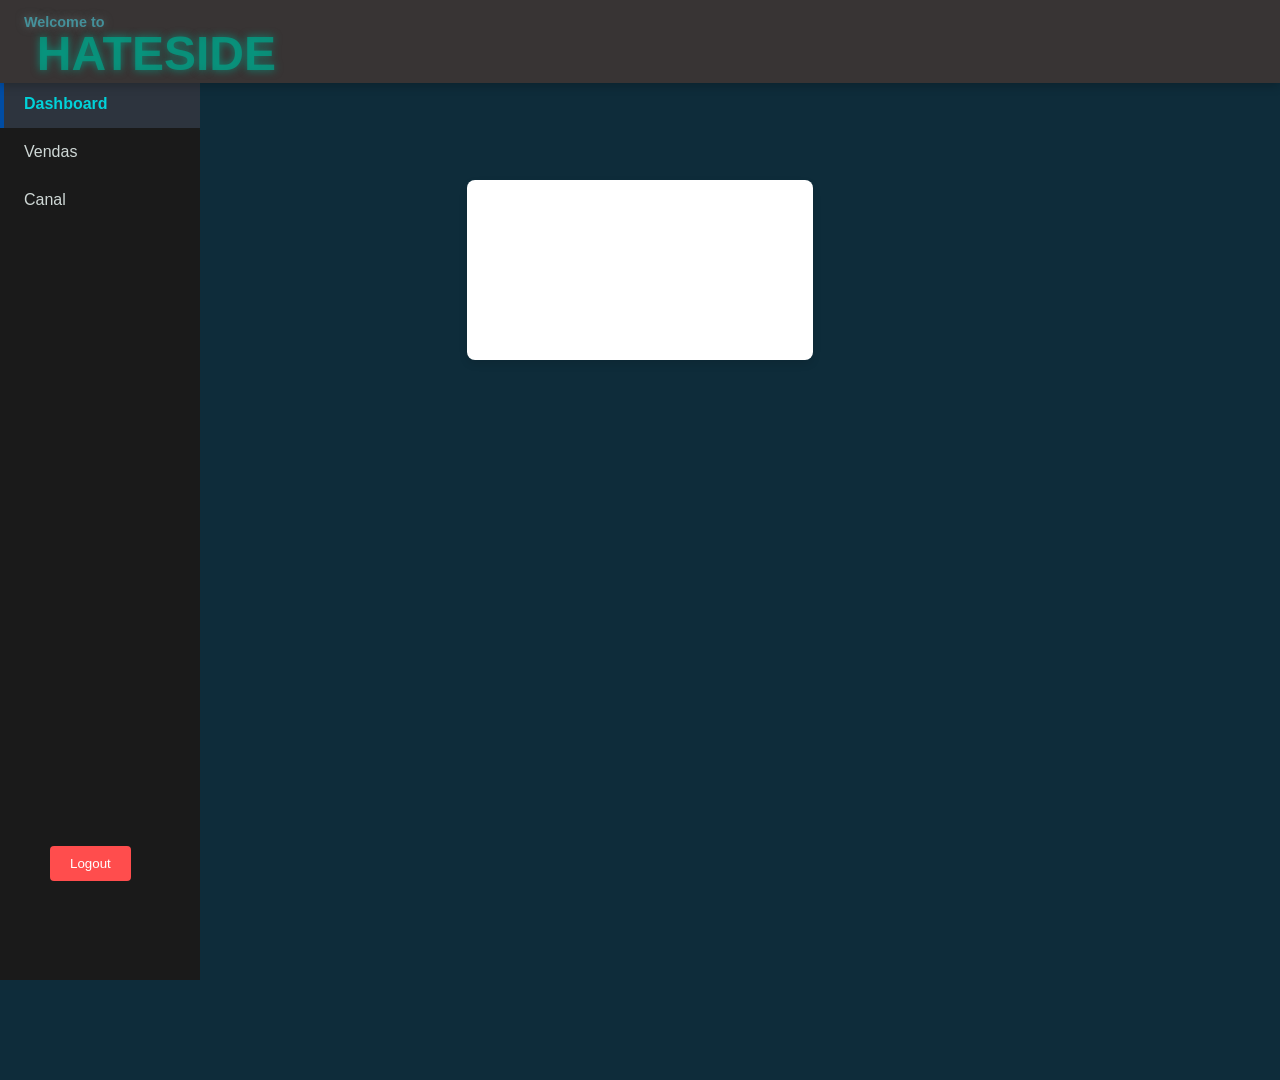
==== templates/home.html @ eb64392d "MVP - Login & Dashboard" ====
<!DOCTYPE html>
<html lang="en">

<head>
    <meta charset="UTF-8">
    <meta name="viewport" content="width=device-width, initial-scale=1.0">
    <title>Home</title>
    <link rel="stylesheet" href="/static/css/home.css">
    <link rel="stylesheet" href="/static/css/all.css">
</head>

<body>
    <div class="topbar">
        <h3>Welcome to </h3>
        <h1>HATESIDE</h1>
    </div>

    <div class="sidebar">
        <ul>
            <li class="selecionado"><a href="home.html">Dashboard</a></li>
            <li><a href="vendas.html">Vendas</a></li>
            <li><a href="canal.html">Canal</a></li>
        </ul>
        <button id="sair" class="sair">Logout</button>
    </div>

    <div class="corpo">
        
    </div>

    <script src="/static/js/all.js"></script>
</body>

</html>
---- static/css/home.css ----
body {
    margin: 0;
    min-height: 100vh;
    display: flex;
    justify-content: center;
    align-items: flex-start;
    padding-top: 20vh;
    background-color: rgb(14, 44, 58);
    font-family: Arial, Helvetica, sans-serif;
}

.corpo {
    
    background-color: #fff;
    border-radius: 8px;
    box-shadow: 0 4px 8px rgba(0, 0, 0, 0.1);
    max-width: 800px;
    padding: 10vh 5vh;
    width: 20%;
}
---- static/css/all.css ----
.topbar {
    position: fixed;      /* fica no topo mesmo rolando a página */
    top: 0;
    left: 0;
    width: 100%;
    box-sizing: border-box;
    z-index: 100;         /* fica por cima do resto */
    

    flex-direction: column;
    justify-content: space-between;
    gap: 18px;
    padding: 0% 24px;

        background: rgba(56, 52, 52, 1);
    box-shadow: 0 2px 10px rgba(0, 0, 0, 0.25);
}
.topbar h1 {
    margin: 2px;
    color: #00a388b9;
    font-size: clamp(2rem, 4vw, 3rem);
    text-shadow: 0 0 8px #00a388b9;
    margin-left: 0.8rem;
}

.topbar h3{
    color: #4adff380;
    font-size: 0.9rem;
    margin-bottom: -0.4rem;
    display: flex;
    align-items: left;
    text-shadow: 0 0 8px #667976b9;
}


.sidebar {
    position: fixed;
    top: 0;
    left: 0;
    width: 200px;
    height: 100%;
    background-color: #1a1a1a;
    padding-top: 80px; /* espaço para a topbar */
}

.sidebar ul {
    list-style-type: none;
    padding: 0;
    margin: 0;
}

.sidebar ul li a {
    display: block;
    padding: 15px 20px;
    color: #cfd8d6;
    text-decoration: none;
    border-left: 4px solid transparent; /* reserva o espaço da barrinha */
    transition: background-color 0.2s ease, color 0.2s ease;
}

.sidebar ul li a:hover {
    background-color: rgba(51, 115, 212, 0.2);
    border-left: 4px solid #00d2d9; /* barrinha azul */
    color: #fff;
}

/* item selecionado */
.sidebar ul li.selecionado a {
    background-color: rgba(120, 154, 202, 0.2);
    border-left-color: #004ca3;
    color: #00d2d9;
    font-weight: bold;
}

.sair {
    position: fixed;
    bottom: 19px;
    left: flex;
    margin-left: 50px;
    padding: 10px 20px;
    background-color: #ff4d4d;
    color: #fff;
    border: none;
    border-radius: 4px;
    cursor: pointer;
}
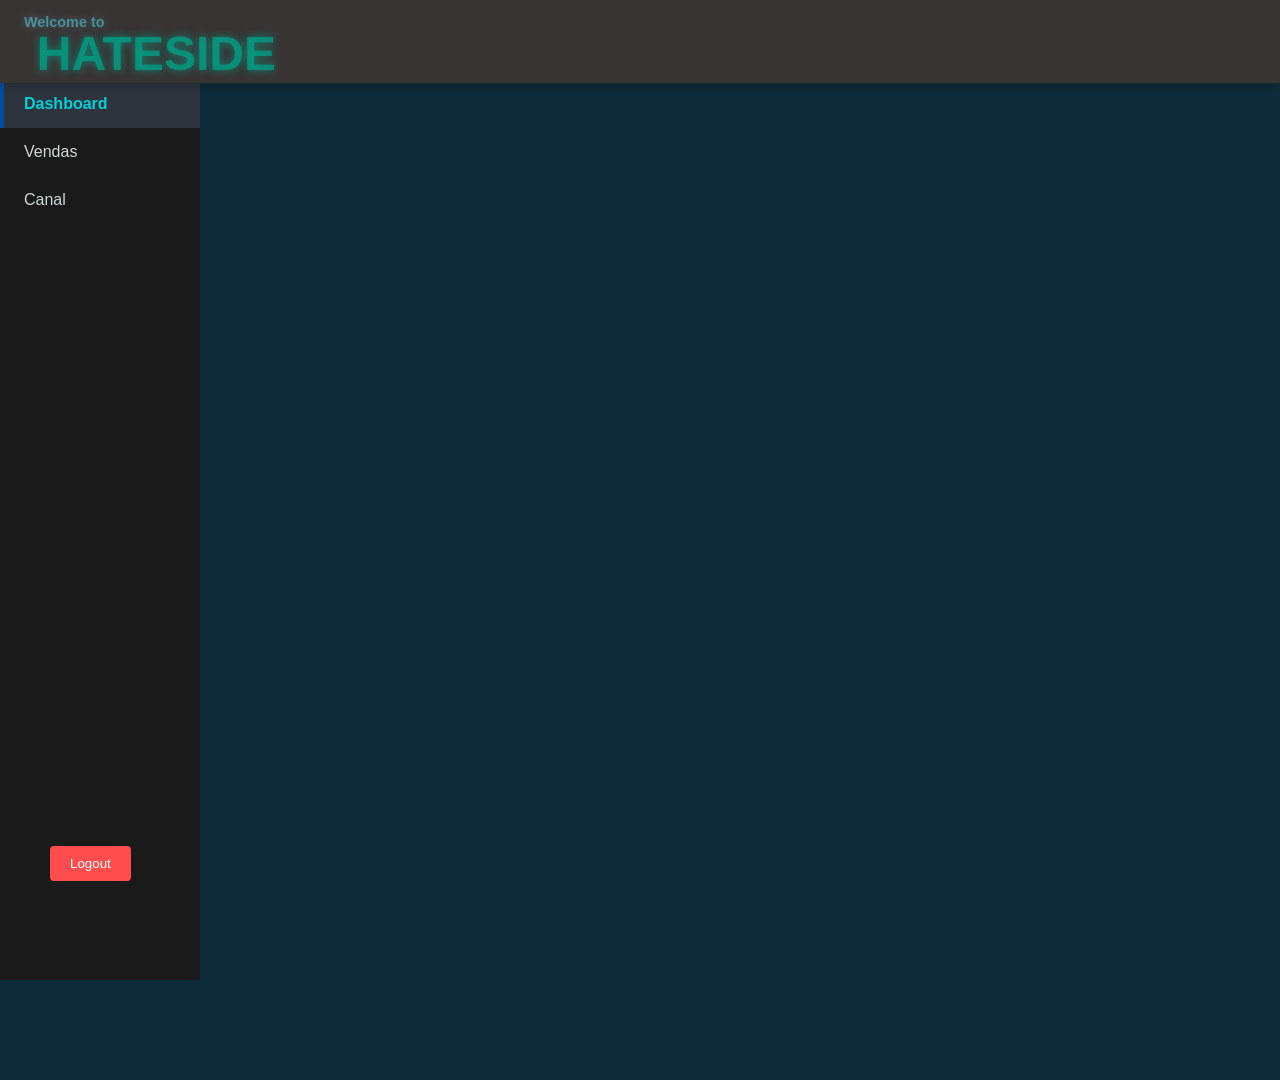
==== commit 9455ced8: "retorno do css e js" ====
--- a/templates/home.html
+++ b/templates/home.html
@@ -5,8 +5,8 @@
     <meta charset="UTF-8">
     <meta name="viewport" content="width=device-width, initial-scale=1.0">
     <title>Home</title>
-    <link rel="stylesheet" href="/static/css/home.css">
-    <link rel="stylesheet" href="/static/css/all.css">
+    <link rel="stylesheet" href="../static/css/home.css">
+    <link rel="stylesheet" href="../static/css/all.css">
 </head>
 
 <body>
@@ -18,17 +18,13 @@
     <div class="sidebar">
         <ul>
             <li class="selecionado"><a href="home.html">Dashboard</a></li>
-            <li><a href="vendas.html">Vendas</a></li>
-            <li><a href="canal.html">Canal</a></li>
+            <li><a href="#">Vendas</a></li>
+            <li><a href="#">Canal</a></li>
         </ul>
         <button id="sair" class="sair">Logout</button>
     </div>
 
-    <div class="corpo">
-        
-    </div>
-
-    <script src="/static/js/all.js"></script>
+    <script src="../static/js/all.js"></script>
 </body>
 
 </html>
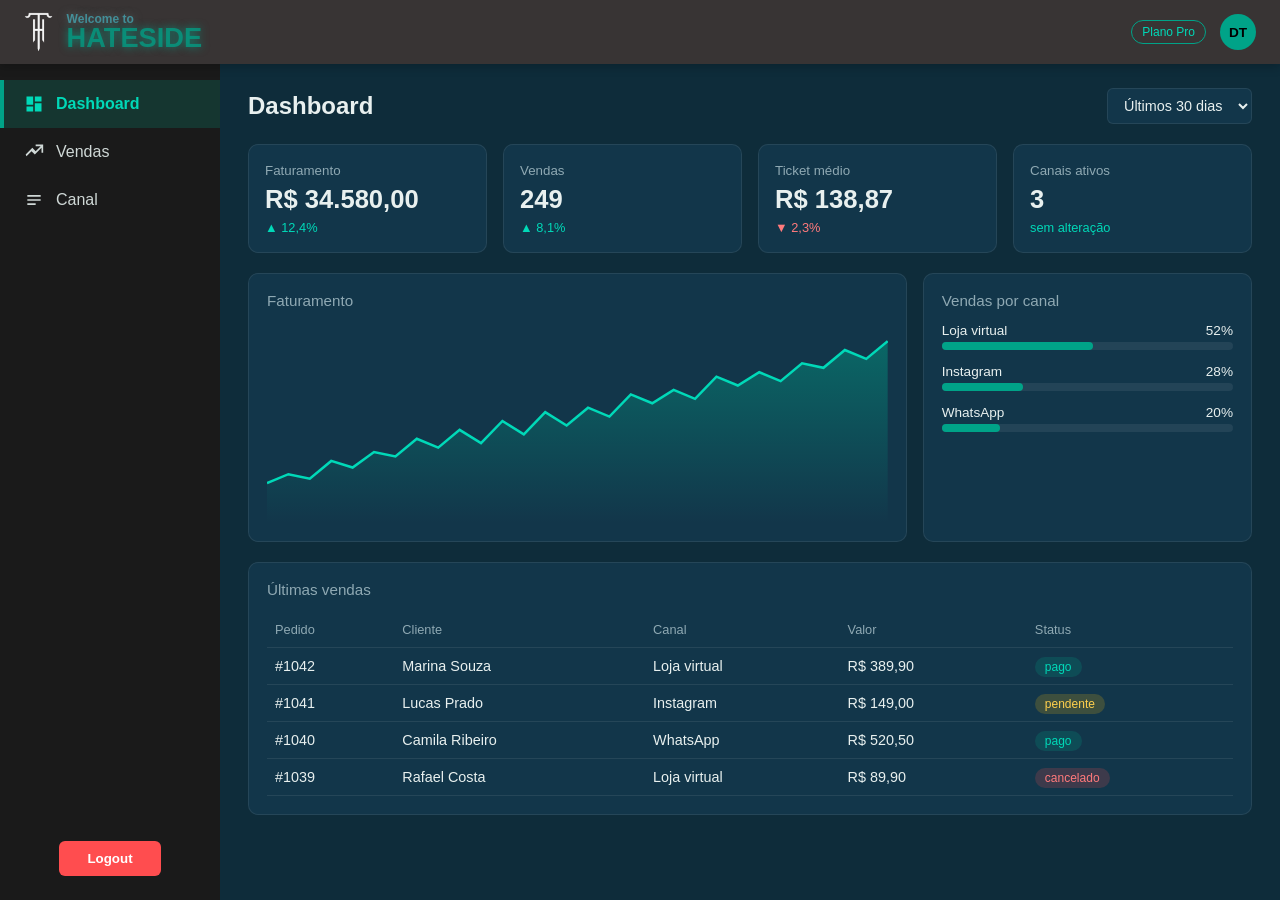
==== commit 2697050d: "versão final do MVP desing visual a ser revisado" ====
--- a/templates/home.html
+++ b/templates/home.html
@@ -1,30 +1,94 @@
-<!DOCTYPE html>
-<html lang="en">
-
-<head>
-    <meta charset="UTF-8">
-    <meta name="viewport" content="width=device-width, initial-scale=1.0">
-    <title>Home</title>
-    <link rel="stylesheet" href="../static/css/home.css">
-    <link rel="stylesheet" href="../static/css/all.css">
-</head>
-
-<body>
-    <div class="topbar">
-        <h3>Welcome to </h3>
-        <h1>HATESIDE</h1>
-    </div>
-
-    <div class="sidebar">
-        <ul>
-            <li class="selecionado"><a href="home.html">Dashboard</a></li>
-            <li><a href="#">Vendas</a></li>
-            <li><a href="#">Canal</a></li>
-        </ul>
-        <button id="sair" class="sair">Logout</button>
-    </div>
-
-    <script src="../static/js/all.js"></script>
-</body>
-
-</html>+<!DOCTYPE html>
+<html lang="pt-BR">
+<head>
+    <meta charset="UTF-8">
+    <meta name="viewport" content="width=device-width, initial-scale=1.0">
+    <title>HATESIDE | Dashboard</title>
+    <link rel="stylesheet" href="../static/css/all.css">
+    <link rel="stylesheet" href="../static/css/home.css">
+</head>
+<body>
+    <header class="topbar">
+        <div class="brand">
+            <img src="../static/img/logo.png" alt="HATESIDE" class="logo">
+            <div class="brand-text">
+                <h3>Welcome to</h3>
+                <h1>HATESIDE</h1>
+            </div>
+        </div>
+        <div class="top-actions">
+            <span class="plan">Plano Pro</span>
+            <div class="avatar">DT</div>
+        </div>
+    </header>
+
+    <aside class="sidebar">
+        <ul>
+            <li class="selecionado"><a href="#" data-view="dashboard">
+                <svg viewBox="0 0 24 24"><path d="M3 13h8V3H3v10zm0 8h8v-6H3v6zm10 0h8V11h-8v10zm0-18v6h8V3h-8z"/></svg>
+                <span>Dashboard</span></a></li>
+            <li><a href="#" data-view="vendas">
+                <svg viewBox="0 0 24 24"><path d="M3 17l6-6 4 4 8-8v6h2V3h-9v2h6l-6 6-4-4-8 8z"/></svg>
+                <span>Vendas</span></a></li>
+            <li><a href="#" data-view="canal">
+                <svg viewBox="0 0 24 24"><path d="M4 6h16v2H4zm0 5h16v2H4zm0 5h10v2H4z"/></svg>
+                <span>Canal</span></a></li>
+        </ul>
+        <button id="sair" class="sair">Logout</button>
+    </aside>
+
+    <main class="content">
+
+        <!-- DASHBOARD -->
+        <section id="dashboard" class="view">
+            <div class="page-head">
+                <h2>Dashboard</h2>
+                <select id="periodo">
+                    <option value="7">Últimos 7 dias</option>
+                    <option value="30" selected>Últimos 30 dias</option>
+                </select>
+            </div>
+
+            <div class="kpis" id="kpis"></div>
+
+            <div class="grid-2">
+                <div class="card">
+                    <h4>Faturamento</h4>
+                    <div id="chart"></div>
+                </div>
+                <div class="card">
+                    <h4>Vendas por canal</h4>
+                    <div id="canais-bar"></div>
+                </div>
+            </div>
+
+            <div class="card">
+                <h4>Últimas vendas</h4>
+                <table><thead><tr><th>Pedido</th><th>Cliente</th><th>Canal</th><th>Valor</th><th>Status</th></tr></thead>
+                <tbody id="tb-recentes"></tbody></table>
+            </div>
+        </section>
+
+        <!-- VENDAS -->
+        <section id="vendas" class="view hidden">
+            <div class="page-head">
+                <h2>Vendas</h2>
+                <input id="busca" type="search" placeholder="Buscar cliente ou pedido...">
+            </div>
+            <div class="card">
+                <table><thead><tr><th>Pedido</th><th>Cliente</th><th>Canal</th><th>Valor</th><th>Status</th></tr></thead>
+                <tbody id="tb-vendas"></tbody></table>
+            </div>
+        </section>
+
+        <!-- CANAL -->
+        <section id="canal" class="view hidden">
+            <div class="page-head"><h2>Canal</h2></div>
+            <div class="canais" id="canais-cards"></div>
+        </section>
+
+    </main>
+
+    <script src="../static/js/home.js"></script>
+</body>
+</html>
--- a/static/css/all.css
+++ b/static/css/all.css
@@ -1,86 +1,51 @@
-.topbar {
-    position: fixed;      /* fica no topo mesmo rolando a página */
-    top: 0;
-    left: 0;
-    width: 100%;
-    box-sizing: border-box;
-    z-index: 100;         /* fica por cima do resto */
-    
-
-    flex-direction: column;
-    justify-content: space-between;
-    gap: 18px;
-    padding: 0% 24px;
-
-        background: rgba(56, 52, 52, 1);
-    box-shadow: 0 2px 10px rgba(0, 0, 0, 0.25);
-}
-.topbar h1 {
-    margin: 2px;
-    color: #00a388b9;
-    font-size: clamp(2rem, 4vw, 3rem);
-    text-shadow: 0 0 8px #00a388b9;
-    margin-left: 0.8rem;
-}
-
-.topbar h3{
-    color: #4adff380;
-    font-size: 0.9rem;
-    margin-bottom: -0.4rem;
-    display: flex;
-    align-items: left;
-    text-shadow: 0 0 8px #667976b9;
-}
-
-
-.sidebar {
-    position: fixed;
-    top: 0;
-    left: 0;
-    width: 200px;
-    height: 100%;
-    background-color: #1a1a1a;
-    padding-top: 80px; /* espaço para a topbar */
-}
-
-.sidebar ul {
-    list-style-type: none;
-    padding: 0;
-    margin: 0;
-}
-
-.sidebar ul li a {
-    display: block;
-    padding: 15px 20px;
-    color: #cfd8d6;
-    text-decoration: none;
-    border-left: 4px solid transparent; /* reserva o espaço da barrinha */
-    transition: background-color 0.2s ease, color 0.2s ease;
-}
-
-.sidebar ul li a:hover {
-    background-color: rgba(51, 115, 212, 0.2);
-    border-left: 4px solid #00d2d9; /* barrinha azul */
-    color: #fff;
-}
-
-/* item selecionado */
-.sidebar ul li.selecionado a {
-    background-color: rgba(120, 154, 202, 0.2);
-    border-left-color: #004ca3;
-    color: #00d2d9;
-    font-weight: bold;
-}
-
-.sair {
-    position: fixed;
-    bottom: 19px;
-    left: flex;
-    margin-left: 50px;
-    padding: 10px 20px;
-    background-color: #ff4d4d;
-    color: #fff;
-    border: none;
-    border-radius: 4px;
-    cursor: pointer;
-}+/* all.css - estilos compartilhados (variáveis + topbar) */
+
+:root {
+    --bg: rgb(14, 44, 58);
+    --card: #12364a;
+    --topbar: #383434;
+    --sidebar: #1a1a1a;
+    --teal: #00a388;
+    --teal-light: #00d9b8;
+    --text: #e8f0ef;
+    --muted: #8fa9b3;
+    --border: rgba(255, 255, 255, 0.08);
+}
+
+* { box-sizing: border-box; }
+
+/* ---------- TOPBAR ---------- */
+.topbar {
+    position: fixed; top: 0; left: 0; width: 100%; height: 64px;
+    z-index: 100;
+    display: flex; align-items: center; justify-content: space-between;
+    padding: 0 24px;
+    background: var(--topbar);
+    box-shadow: 0 2px 10px rgba(0, 0, 0, 0.25);
+}
+.brand { display: flex; align-items: center; gap: 14px; }
+.logo { height: 40px; width: auto; }
+.brand-text h3 {
+    margin: 0 0 -2px; font-size: 0.75rem; color: #4adff380;
+    text-shadow: 0 0 8px #667976b9;
+}
+.brand-text h1 {
+    margin: 0; font-size: 1.7rem; color: #00a388b9;
+    text-shadow: 0 0 8px #00a388b9; line-height: 1;
+}
+.top-actions { display: flex; align-items: center; gap: 14px; }
+.plan {
+    font-size: 0.75rem; padding: 4px 10px; border-radius: 20px;
+    border: 1px solid var(--teal); color: var(--teal-light);
+}
+.avatar {
+    width: 36px; height: 36px; border-radius: 50%;
+    background: var(--teal); color: #000; font-weight: bold;
+    display: grid; place-items: center; font-size: 0.85rem;
+}
+
+/* ---------- RESPONSIVO (topbar) ---------- */
+@media (max-width: 800px) {
+    .brand-text h1 { font-size: 1.3rem; }
+    .plan { display: none; }
+}
--- a/static/css/home.css
+++ b/static/css/home.css
@@ -1,20 +1,97 @@
-body {
-    margin: 0;
-    min-height: 100vh;
-    display: flex;
-    justify-content: center;
-    align-items: flex-start;
-    padding-top: 20vh;
-    background-color: rgb(14, 44, 58);
-    font-family: Arial, Helvetica, sans-serif;
-}
-
-.corpo {
-    
-    background-color: #fff;
-    border-radius: 8px;
-    box-shadow: 0 4px 8px rgba(0, 0, 0, 0.1);
-    max-width: 800px;
-    padding: 10vh 5vh;
-    width: 20%;
-}+/* home.css - body e layout da página home (carregar depois do all.css) */
+
+body {
+    margin: 0;
+    background: var(--bg);
+    color: var(--text);
+    font-family: Arial, Helvetica, sans-serif;
+}
+
+/* ---------- SIDEBAR ---------- */
+.sidebar {
+    position: fixed; top: 64px; left: 0; bottom: 0; width: 220px;
+    background: var(--sidebar);
+    display: flex; flex-direction: column; justify-content: space-between;
+    padding: 16px 0 24px;
+    z-index: 90;
+}
+.sidebar ul { list-style: none; margin: 0; padding: 0; }
+.sidebar ul li a {
+    display: flex; align-items: center; gap: 12px;
+    padding: 14px 20px;
+    color: #cfd8d6; text-decoration: none;
+    border-left: 4px solid transparent;
+    transition: background-color 0.2s, color 0.2s;
+}
+.sidebar svg { width: 20px; height: 20px; fill: currentColor; flex-shrink: 0; }
+.sidebar ul li a:hover { background: rgba(0, 163, 136, 0.12); color: #fff; }
+.sidebar ul li.selecionado a {
+    background: rgba(0, 163, 136, 0.2);
+    border-left-color: var(--teal);
+    color: var(--teal-light);
+    font-weight: bold;
+}
+.sair {
+    align-self: center;
+    padding: 10px 28px; border: none; border-radius: 6px;
+    background: #ff4d4f; color: #fff; font-weight: bold; cursor: pointer;
+    transition: opacity 0.2s, transform 0.2s;
+}
+.sair:hover { opacity: 0.9; transform: translateY(-1px); }
+
+/* ---------- CONTEÚDO ---------- */
+.content { margin-left: 220px; padding: 88px 28px 32px; }
+.hidden { display: none; }
+.page-head { display: flex; justify-content: space-between; align-items: center; margin-bottom: 20px; }
+.page-head h2 { margin: 0; font-size: 1.5rem; }
+select, input[type="search"] {
+    background: var(--card); color: var(--text);
+    border: 1px solid var(--border); border-radius: 6px;
+    padding: 8px 12px; font-size: 0.9rem;
+}
+
+.card {
+    background: var(--card); border: 1px solid var(--border);
+    border-radius: 10px; padding: 18px; margin-bottom: 20px;
+}
+.card h4 { margin: 0 0 14px; font-size: 0.95rem; color: var(--muted); font-weight: normal; }
+
+.kpis { display: grid; grid-template-columns: repeat(auto-fit, minmax(190px, 1fr)); gap: 16px; margin-bottom: 20px; }
+.kpi { background: var(--card); border: 1px solid var(--border); border-radius: 10px; padding: 16px; }
+.kpi small { color: var(--muted); }
+.kpi strong { display: block; font-size: 1.6rem; margin: 6px 0 4px; }
+.up { color: var(--teal-light); font-size: 0.8rem; }
+.down { color: #ff7a7c; font-size: 0.8rem; }
+
+.grid-2 { display: grid; grid-template-columns: 2fr 1fr; gap: 16px; }
+
+#chart svg { width: 100%; height: 200px; display: block; }
+
+.bar-row { margin-bottom: 14px; font-size: 0.85rem; }
+.bar-row div:first-child { display: flex; justify-content: space-between; margin-bottom: 4px; }
+.bar-bg { background: rgba(255, 255, 255, 0.07); border-radius: 4px; height: 8px; }
+.bar-fill { background: var(--teal); height: 100%; border-radius: 4px; }
+
+table { width: 100%; border-collapse: collapse; font-size: 0.9rem; }
+th, td { text-align: left; padding: 10px 8px; border-bottom: 1px solid var(--border); }
+th { color: var(--muted); font-weight: normal; font-size: 0.8rem; }
+.tag { padding: 3px 10px; border-radius: 20px; font-size: 0.75rem; }
+.tag.pago { background: rgba(0, 163, 136, 0.2); color: var(--teal-light); }
+.tag.pendente { background: rgba(255, 193, 7, 0.18); color: #ffd04d; }
+.tag.cancelado { background: rgba(255, 77, 79, 0.18); color: #ff7a7c; }
+
+.canais { display: grid; grid-template-columns: repeat(auto-fit, minmax(240px, 1fr)); gap: 16px; }
+.canal-card { background: var(--card); border: 1px solid var(--border); border-radius: 10px; padding: 18px; }
+.canal-card h4 { margin: 0 0 4px; font-size: 1.1rem; }
+.canal-card p { margin: 0 0 14px; color: var(--muted); font-size: 0.85rem; }
+.canal-card .num { font-size: 1.4rem; font-weight: bold; }
+
+/* ---------- RESPONSIVO ---------- */
+@media (max-width: 800px) {
+    .sidebar { width: 64px; }
+    .sidebar ul li a span { display: none; }
+    .sidebar ul li a { justify-content: center; padding: 14px 0; }
+    .sair { padding: 8px 10px; font-size: 0.7rem; }
+    .content { margin-left: 64px; padding: 84px 14px 24px; }
+    .grid-2 { grid-template-columns: 1fr; }
+}
